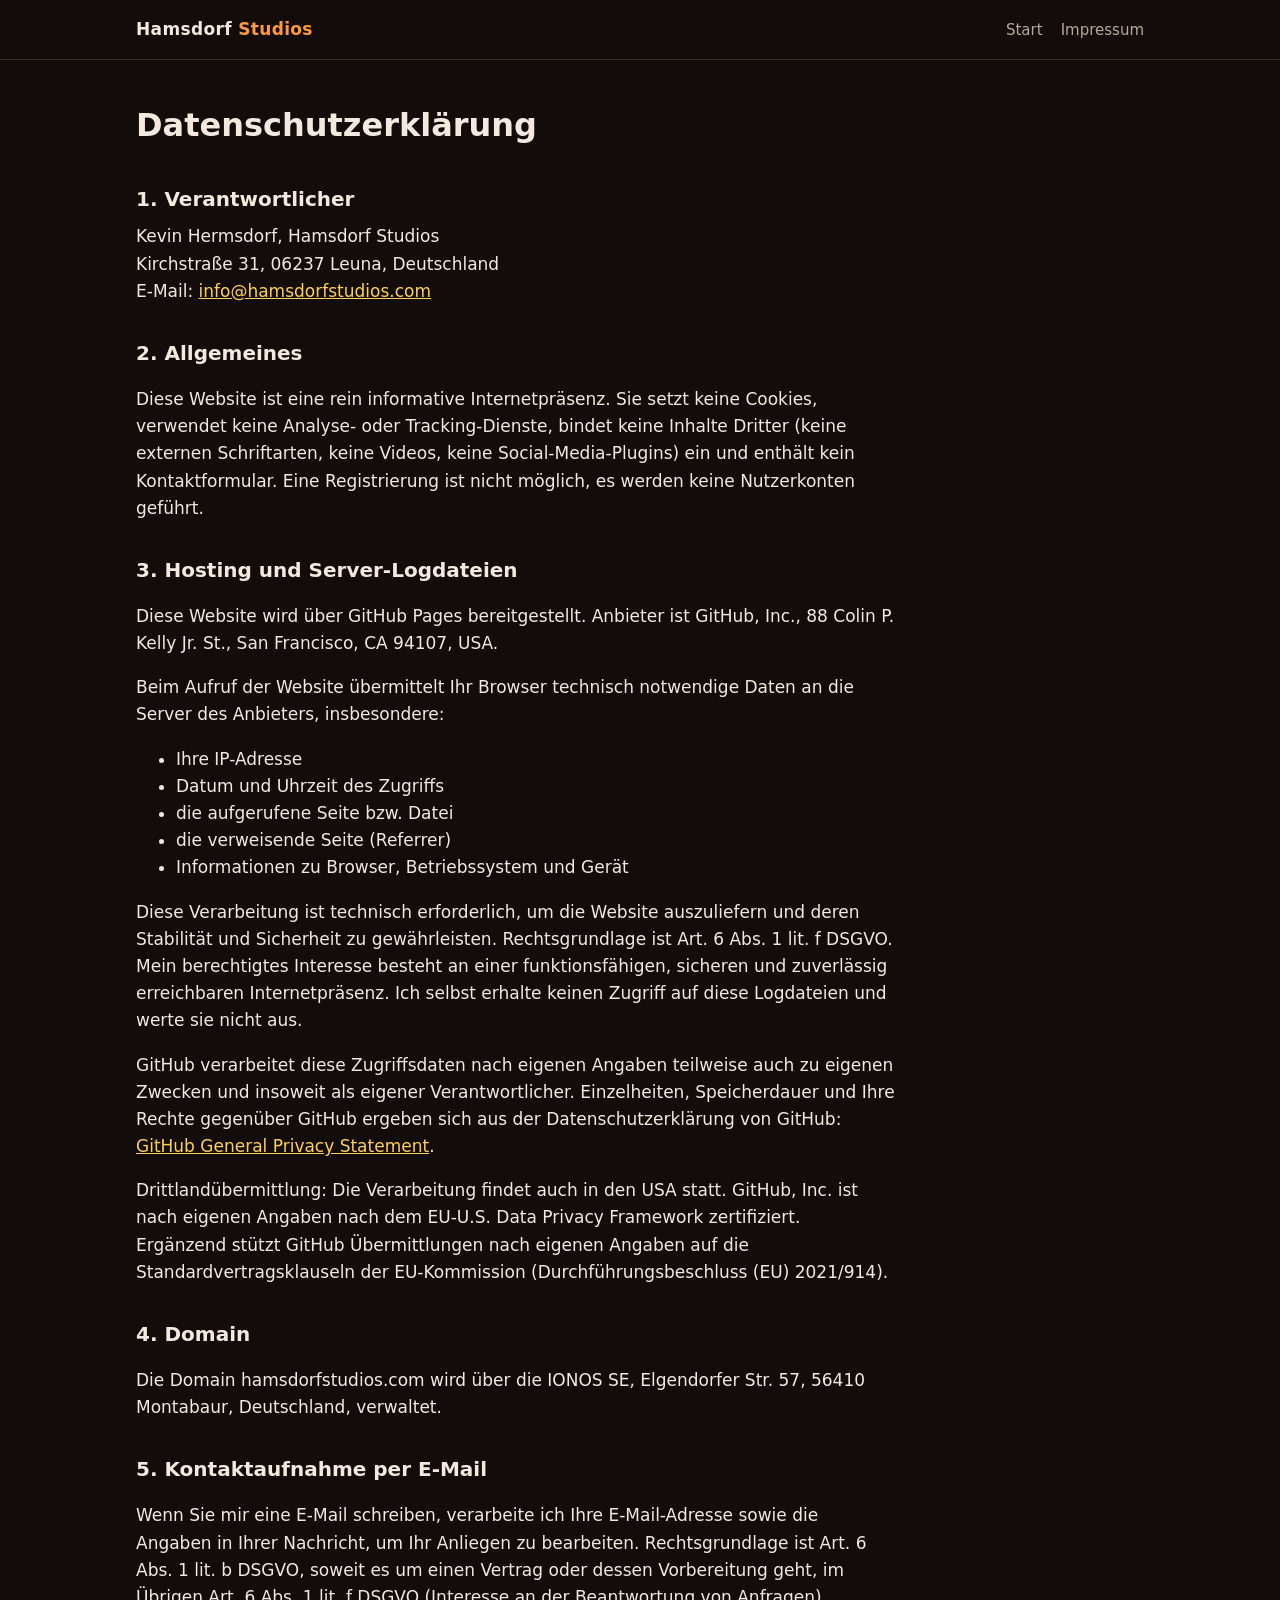
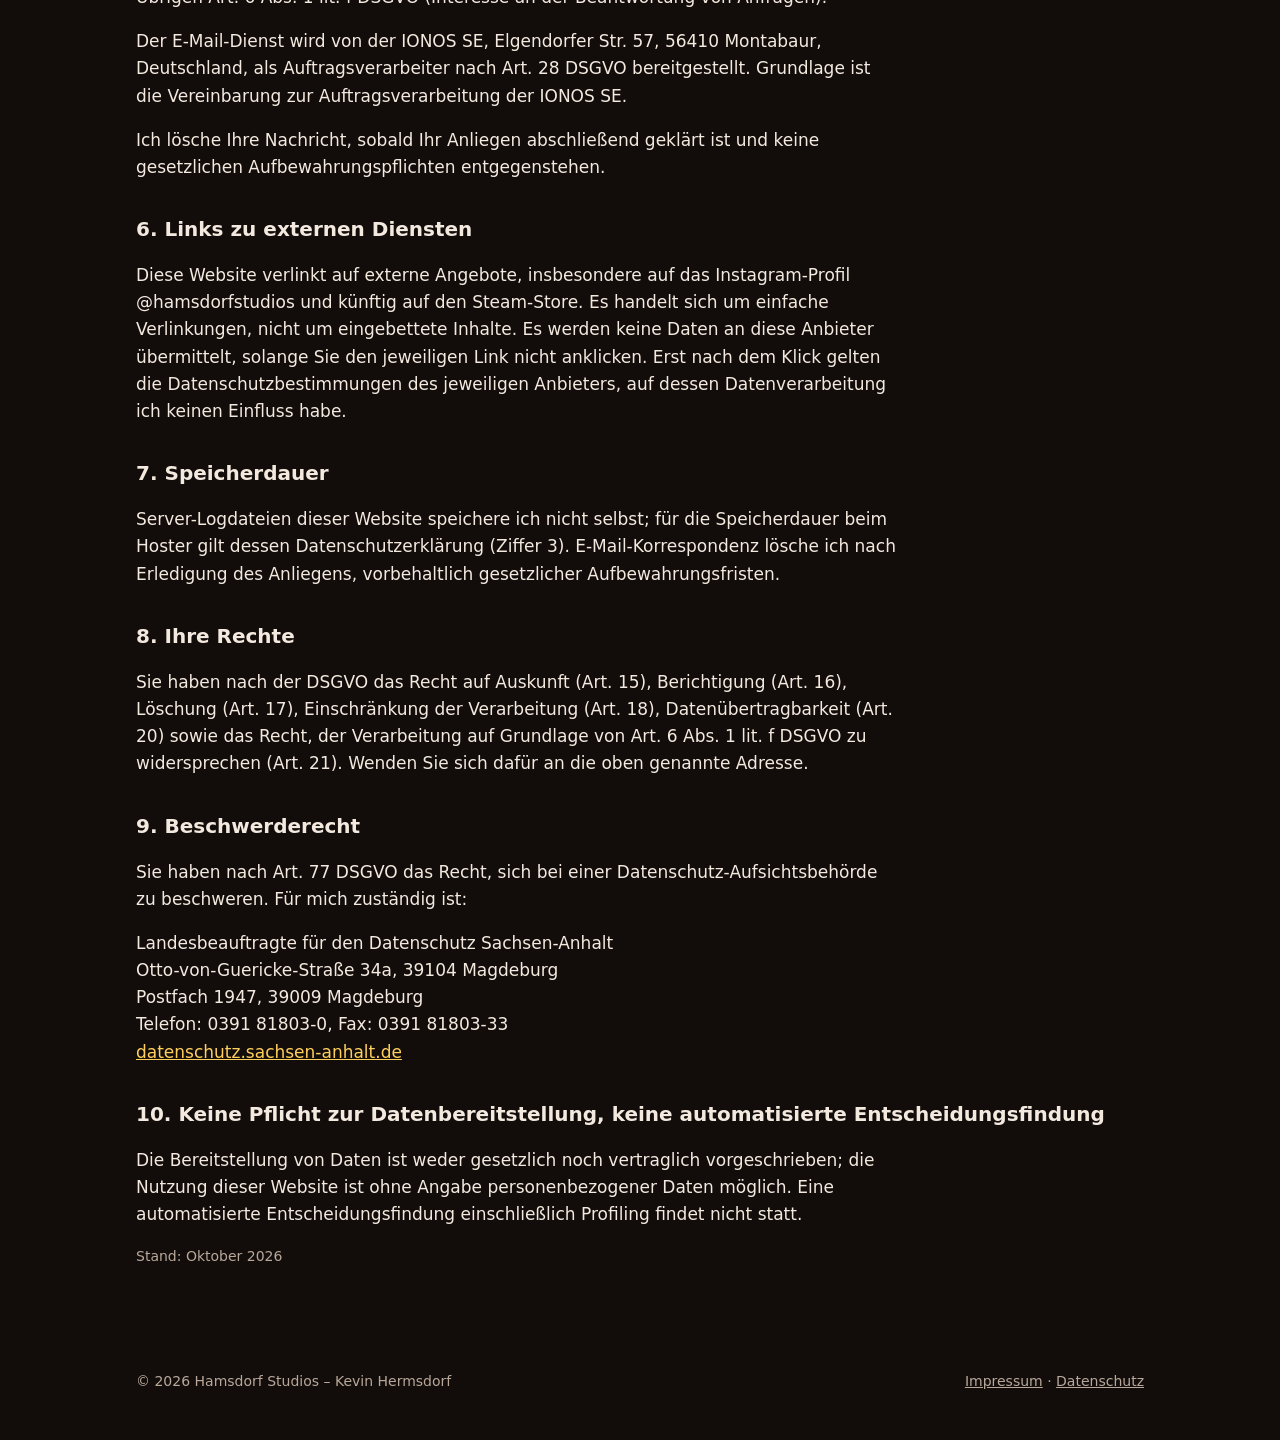
==== datenschutz.html @ 9c119175 "Initial site: landing page, Impressum, Datenschutz" ====
<!doctype html>
<html lang="de">
<head>
  <meta charset="utf-8">
  <meta name="viewport" content="width=device-width, initial-scale=1">
  <title>Datenschutz – Hamsdorf Studios</title>
  <meta name="robots" content="noindex">
  <link rel="icon" href="favicon.svg" type="image/svg+xml">
  <link rel="stylesheet" href="style.css">
</head>
<body>
  <header class="site">
    <div class="wrap">
      <a class="brand" href="./">Hamsdorf <span>Studios</span></a>
      <nav><a href="./">Start</a><a href="impressum.html">Impressum</a></nav>
    </div>
  </header>

  <main class="legal">
    <div class="wrap">
      <h1>Datenschutzerklärung</h1>

      <h2>1. Verantwortlicher</h2>
      <address>
        Kevin Hermsdorf, Hamsdorf Studios<br>
        Kirchstraße 31, 06237 Leuna, Deutschland<br>
        E-Mail: <a href="mailto:info@hamsdorfstudios.com">info@hamsdorfstudios.com</a>
      </address>

      <h2>2. Allgemeines</h2>
      <p>Diese Website ist eine rein informative Internetpräsenz. Sie setzt keine Cookies, verwendet keine Analyse- oder Tracking-Dienste, bindet keine Inhalte Dritter (keine externen Schriftarten, keine Videos, keine Social-Media-Plugins) ein und enthält kein Kontaktformular. Eine Registrierung ist nicht möglich, es werden keine Nutzerkonten geführt.</p>

      <h2>3. Hosting und Server-Logdateien</h2>
      <p>Diese Website wird über GitHub Pages bereitgestellt. Anbieter ist GitHub, Inc., 88 Colin P. Kelly Jr. St., San Francisco, CA 94107, USA.</p>
      <p>Beim Aufruf der Website übermittelt Ihr Browser technisch notwendige Daten an die Server des Anbieters, insbesondere:</p>
      <ul>
        <li>Ihre IP-Adresse</li>
        <li>Datum und Uhrzeit des Zugriffs</li>
        <li>die aufgerufene Seite bzw. Datei</li>
        <li>die verweisende Seite (Referrer)</li>
        <li>Informationen zu Browser, Betriebssystem und Gerät</li>
      </ul>
      <p>Diese Verarbeitung ist technisch erforderlich, um die Website auszuliefern und deren Stabilität und Sicherheit zu gewährleisten. Rechtsgrundlage ist Art. 6 Abs. 1 lit. f DSGVO. Mein berechtigtes Interesse besteht an einer funktionsfähigen, sicheren und zuverlässig erreichbaren Internetpräsenz. Ich selbst erhalte keinen Zugriff auf diese Logdateien und werte sie nicht aus.</p>
      <p>GitHub verarbeitet diese Zugriffsdaten nach eigenen Angaben teilweise auch zu eigenen Zwecken und insoweit als eigener Verantwortlicher. Einzelheiten, Speicherdauer und Ihre Rechte gegenüber GitHub ergeben sich aus der Datenschutzerklärung von GitHub: <a href="https://docs.github.com/en/site-policy/privacy-policies/github-general-privacy-statement" rel="noopener">GitHub General Privacy Statement</a>.</p>
      <p>Drittlandübermittlung: Die Verarbeitung findet auch in den USA statt. GitHub, Inc. ist nach eigenen Angaben nach dem EU-U.S. Data Privacy Framework zertifiziert. Ergänzend stützt GitHub Übermittlungen nach eigenen Angaben auf die Standardvertragsklauseln der EU-Kommission (Durchführungsbeschluss (EU) 2021/914).</p>

      <h2>4. Domain</h2>
      <p>Die Domain hamsdorfstudios.com wird über die IONOS SE, Elgendorfer Str. 57, 56410 Montabaur, Deutschland, verwaltet.</p>

      <h2>5. Kontaktaufnahme per E-Mail</h2>
      <p>Wenn Sie mir eine E-Mail schreiben, verarbeite ich Ihre E-Mail-Adresse sowie die Angaben in Ihrer Nachricht, um Ihr Anliegen zu bearbeiten. Rechtsgrundlage ist Art. 6 Abs. 1 lit. b DSGVO, soweit es um einen Vertrag oder dessen Vorbereitung geht, im Übrigen Art. 6 Abs. 1 lit. f DSGVO (Interesse an der Beantwortung von Anfragen).</p>
      <p>Der E-Mail-Dienst wird von der IONOS SE, Elgendorfer Str. 57, 56410 Montabaur, Deutschland, als Auftragsverarbeiter nach Art. 28 DSGVO bereitgestellt. Grundlage ist die Vereinbarung zur Auftragsverarbeitung der IONOS SE.</p>
      <p>Ich lösche Ihre Nachricht, sobald Ihr Anliegen abschließend geklärt ist und keine gesetzlichen Aufbewahrungspflichten entgegenstehen.</p>

      <h2>6. Links zu externen Diensten</h2>
      <p>Diese Website verlinkt auf externe Angebote, insbesondere auf das Instagram-Profil @hamsdorfstudios und künftig auf den Steam-Store. Es handelt sich um einfache Verlinkungen, nicht um eingebettete Inhalte. Es werden keine Daten an diese Anbieter übermittelt, solange Sie den jeweiligen Link nicht anklicken. Erst nach dem Klick gelten die Datenschutzbestimmungen des jeweiligen Anbieters, auf dessen Datenverarbeitung ich keinen Einfluss habe.</p>

      <h2>7. Speicherdauer</h2>
      <p>Server-Logdateien dieser Website speichere ich nicht selbst; für die Speicherdauer beim Hoster gilt dessen Datenschutzerklärung (Ziffer 3). E-Mail-Korrespondenz lösche ich nach Erledigung des Anliegens, vorbehaltlich gesetzlicher Aufbewahrungsfristen.</p>

      <h2>8. Ihre Rechte</h2>
      <p>Sie haben nach der DSGVO das Recht auf Auskunft (Art. 15), Berichtigung (Art. 16), Löschung (Art. 17), Einschränkung der Verarbeitung (Art. 18), Datenübertragbarkeit (Art. 20) sowie das Recht, der Verarbeitung auf Grundlage von Art. 6 Abs. 1 lit. f DSGVO zu widersprechen (Art. 21). Wenden Sie sich dafür an die oben genannte Adresse.</p>

      <h2>9. Beschwerderecht</h2>
      <p>Sie haben nach Art. 77 DSGVO das Recht, sich bei einer Datenschutz-Aufsichtsbehörde zu beschweren. Für mich zuständig ist:</p>
      <address>
        Landesbeauftragte für den Datenschutz Sachsen-Anhalt<br>
        Otto-von-Guericke-Straße 34a, 39104 Magdeburg<br>
        Postfach 1947, 39009 Magdeburg<br>
        Telefon: 0391 81803-0, Fax: 0391 81803-33<br>
        <a href="https://datenschutz.sachsen-anhalt.de" rel="noopener">datenschutz.sachsen-anhalt.de</a>
      </address>

      <h2>10. Keine Pflicht zur Datenbereitstellung, keine automatisierte Entscheidungsfindung</h2>
      <p>Die Bereitstellung von Daten ist weder gesetzlich noch vertraglich vorgeschrieben; die Nutzung dieser Website ist ohne Angabe personenbezogener Daten möglich. Eine automatisierte Entscheidungsfindung einschließlich Profiling findet nicht statt.</p>

      <p class="lang">Stand: Oktober 2026</p>
    </div>
  </main>

  <footer class="site">
    <div class="wrap">
      <span>© 2026 Hamsdorf Studios – Kevin Hermsdorf</span>
      <span><a href="impressum.html">Impressum</a> · <a href="datenschutz.html">Datenschutz</a></span>
    </div>
  </footer>
</body>
</html>
---- style.css ----
:root {
  --bg: #120d0b;
  --bg-2: #1c1411;
  --text: #f3e9df;
  --muted: #b9a89a;
  --accent: #ff9a3c;
  --accent-2: #ffcf5c;
  --line: #3a2a22;
  --max: 1040px;
}

* { box-sizing: border-box; }

html { -webkit-text-size-adjust: 100%; }

body {
  margin: 0;
  background: var(--bg);
  color: var(--text);
  font-family: system-ui, -apple-system, "Segoe UI", Roboto, "Helvetica Neue", Arial, sans-serif;
  font-size: 17px;
  line-height: 1.6;
}

a { color: var(--accent-2); }
a:hover { color: var(--accent); }

.wrap { max-width: var(--max); margin: 0 auto; padding: 0 16px; }

header.site {
  border-bottom: 1px solid var(--line);
}
header.site .wrap {
  display: flex; align-items: center; justify-content: space-between;
  gap: 16px; padding-top: 16px; padding-bottom: 16px;
}
.brand { font-weight: 700; letter-spacing: .02em; color: var(--text); text-decoration: none; }
.brand span { color: var(--accent); }
nav a { color: var(--muted); text-decoration: none; margin-left: 18px; font-size: 15px; }
nav a:hover { color: var(--text); }

.hero {
  position: relative;
  min-height: 62vh;
  display: flex; align-items: flex-end;
  background: linear-gradient(180deg, rgba(18,13,11,.15) 0%, rgba(18,13,11,.55) 55%, var(--bg) 100%),
              url("img/camp-campfire.jpg") center / cover no-repeat;
}
.hero .wrap { width: 100%; padding-top: 96px; padding-bottom: 40px; }
.eyebrow { color: var(--accent-2); text-transform: uppercase; letter-spacing: .14em; font-size: 13px; font-weight: 600; margin: 0 0 8px; }
.hero h1 { font-size: clamp(36px, 7vw, 68px); line-height: 1.05; margin: 0 0 12px; }
.hero p.tag { font-size: clamp(18px, 2.6vw, 22px); color: var(--text); max-width: 640px; margin: 0 0 20px; }
.badges { display: flex; flex-wrap: wrap; gap: 8px; margin: 0; padding: 0; list-style: none; }
.badges li { border: 1px solid var(--line); background: rgba(28,20,17,.8); border-radius: 999px; padding: 4px 12px; font-size: 14px; color: var(--muted); }

section { padding: 56px 0; border-bottom: 1px solid var(--line); }
section h2 { font-size: 28px; margin: 0 0 16px; }
section p { max-width: 720px; }

.features { display: grid; grid-template-columns: repeat(auto-fit, minmax(220px, 1fr)); gap: 16px; margin-top: 24px; }
.feature { background: var(--bg-2); border: 1px solid var(--line); border-radius: 10px; padding: 18px; }
.feature h3 { margin: 0 0 6px; font-size: 17px; color: var(--accent-2); }
.feature p { margin: 0; color: var(--muted); font-size: 15px; }

.gallery { display: grid; grid-template-columns: repeat(auto-fit, minmax(280px, 1fr)); gap: 12px; margin-top: 24px; }
.gallery figure { margin: 0; }
.gallery img { width: 100%; height: auto; display: block; border-radius: 8px; border: 1px solid var(--line); }
.gallery figcaption { color: var(--muted); font-size: 14px; margin-top: 6px; }
.note { color: var(--muted); font-size: 14px; }

.contact a.mail { font-size: 20px; }

footer.site { padding: 32px 0 48px; color: var(--muted); font-size: 14px; }
footer.site .wrap { display: flex; flex-wrap: wrap; gap: 8px 24px; justify-content: space-between; }
footer.site a { color: var(--muted); }

/* Rechtstexte */
.legal { padding: 40px 0 56px; }
.legal h1 { font-size: 32px; margin: 0 0 24px; }
.legal h2 { font-size: 20px; margin: 32px 0 8px; }
.legal p, .legal ul, .legal address { max-width: 760px; }
.legal address { font-style: normal; }
.legal .lang { color: var(--muted); font-size: 14px; }

@media (max-width: 560px) {
  nav a { margin-left: 12px; }
  section { padding: 40px 0; }
}
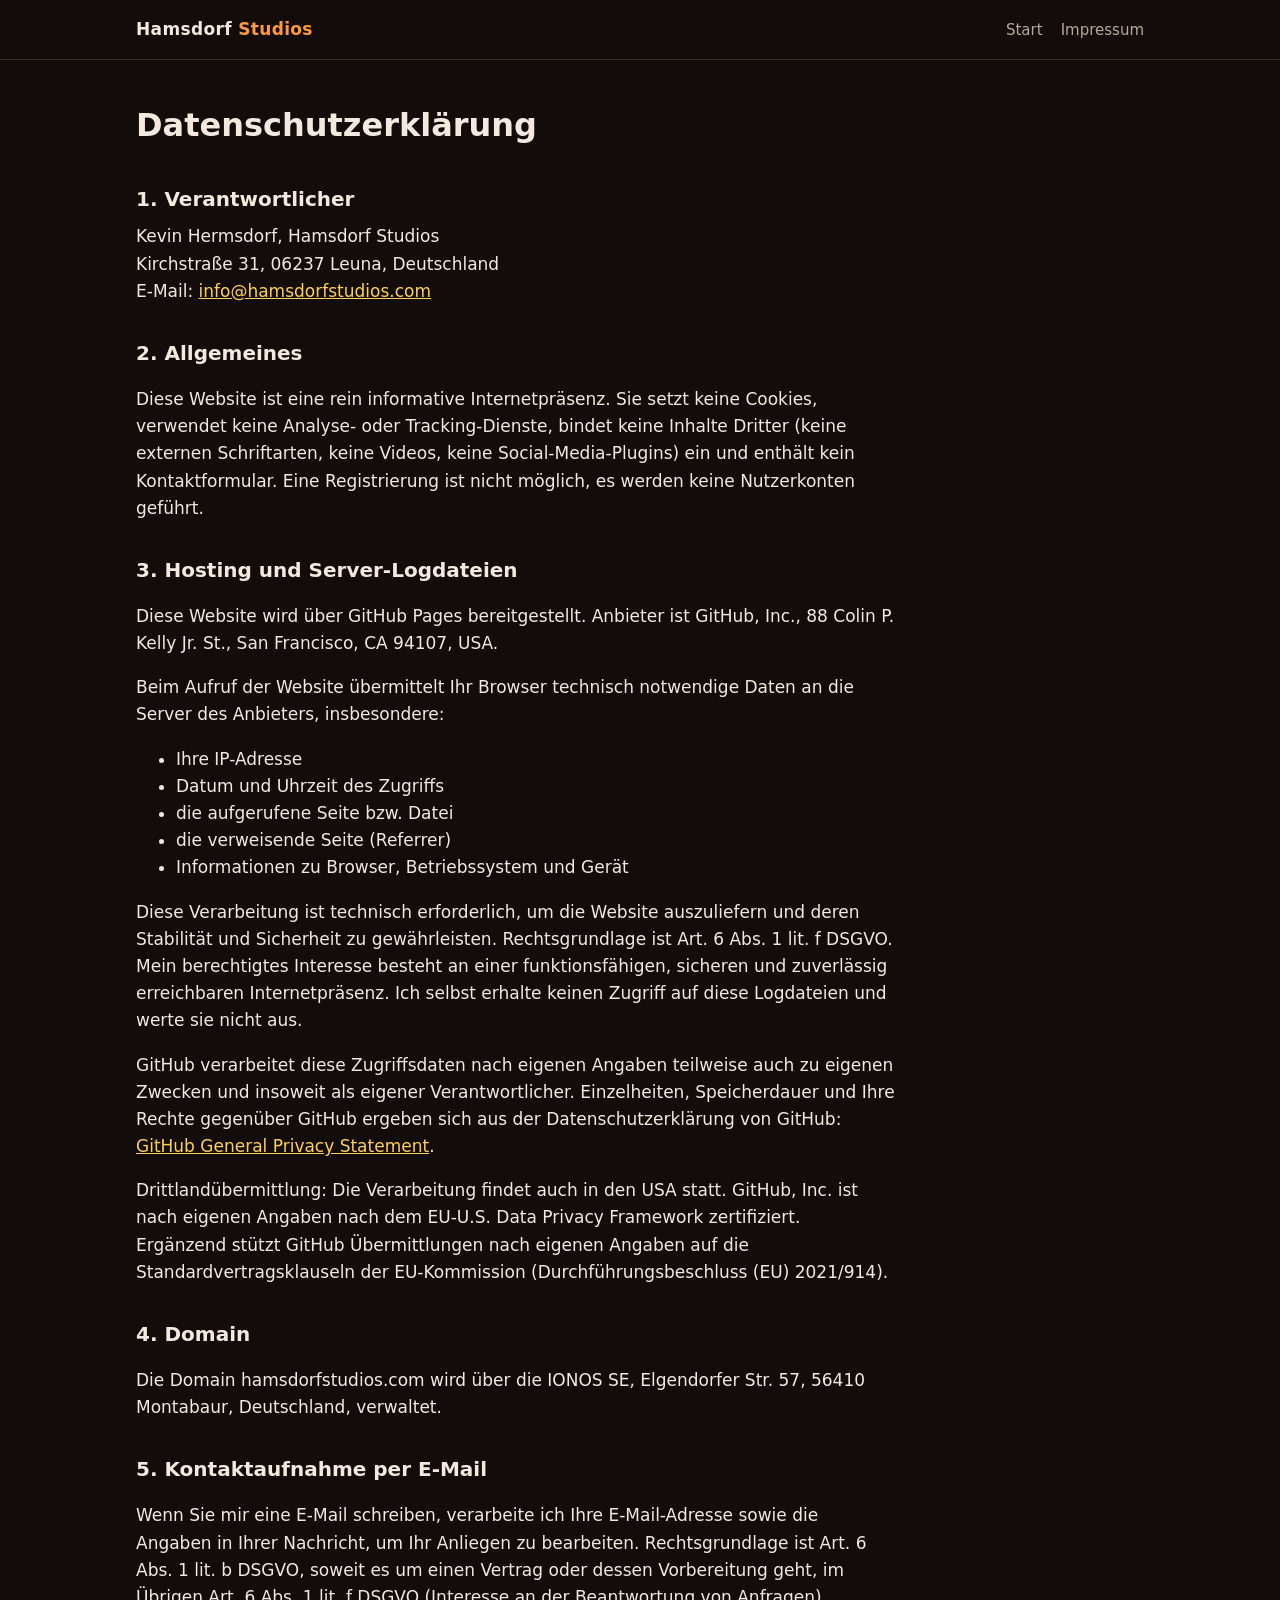
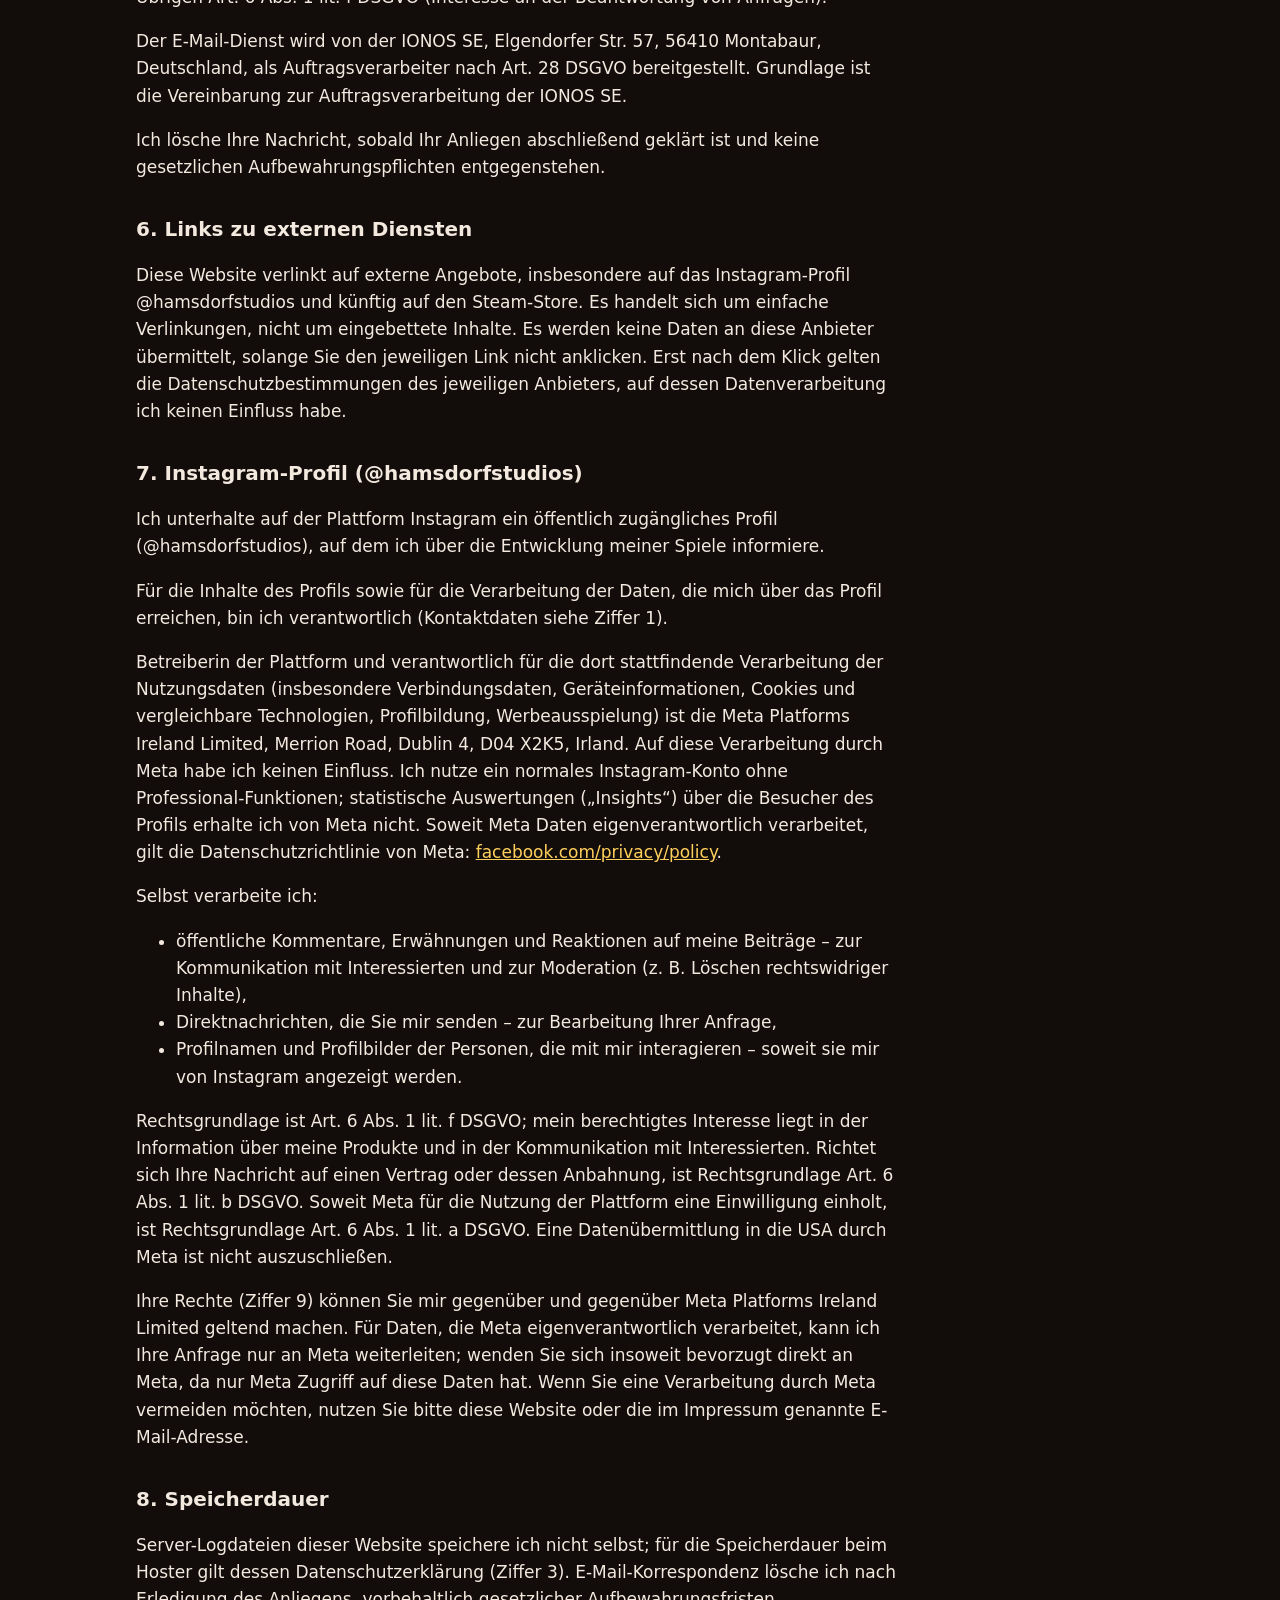
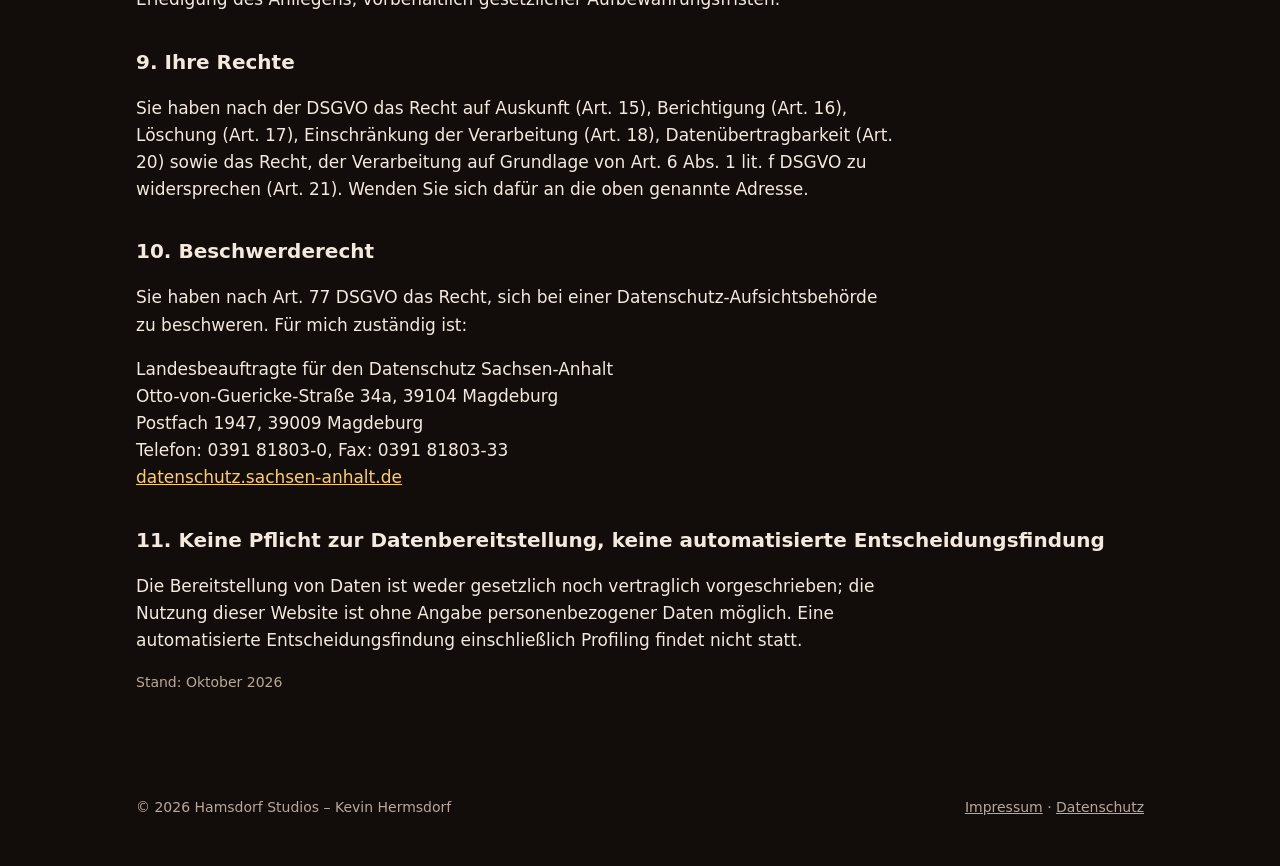
==== commit 2b57c630: "Datenschutz: Abschnitt Instagram-Profil" ====
--- a/datenschutz.html
+++ b/datenschutz.html
@@ -55,13 +55,26 @@
       <h2>6. Links zu externen Diensten</h2>
       <p>Diese Website verlinkt auf externe Angebote, insbesondere auf das Instagram-Profil @hamsdorfstudios und künftig auf den Steam-Store. Es handelt sich um einfache Verlinkungen, nicht um eingebettete Inhalte. Es werden keine Daten an diese Anbieter übermittelt, solange Sie den jeweiligen Link nicht anklicken. Erst nach dem Klick gelten die Datenschutzbestimmungen des jeweiligen Anbieters, auf dessen Datenverarbeitung ich keinen Einfluss habe.</p>
 
-      <h2>7. Speicherdauer</h2>
+      <h2>7. Instagram-Profil (@hamsdorfstudios)</h2>
+      <p>Ich unterhalte auf der Plattform Instagram ein öffentlich zugängliches Profil (@hamsdorfstudios), auf dem ich über die Entwicklung meiner Spiele informiere.</p>
+      <p>Für die Inhalte des Profils sowie für die Verarbeitung der Daten, die mich über das Profil erreichen, bin ich verantwortlich (Kontaktdaten siehe Ziffer 1).</p>
+      <p>Betreiberin der Plattform und verantwortlich für die dort stattfindende Verarbeitung der Nutzungsdaten (insbesondere Verbindungsdaten, Geräteinformationen, Cookies und vergleichbare Technologien, Profilbildung, Werbeausspielung) ist die Meta Platforms Ireland Limited, Merrion Road, Dublin 4, D04 X2K5, Irland. Auf diese Verarbeitung durch Meta habe ich keinen Einfluss. Ich nutze ein normales Instagram-Konto ohne Professional-Funktionen; statistische Auswertungen („Insights“) über die Besucher des Profils erhalte ich von Meta nicht. Soweit Meta Daten eigenverantwortlich verarbeitet, gilt die Datenschutzrichtlinie von Meta: <a href="https://www.facebook.com/privacy/policy/" rel="noopener">facebook.com/privacy/policy</a>.</p>
+      <p>Selbst verarbeite ich:</p>
+      <ul>
+        <li>öffentliche Kommentare, Erwähnungen und Reaktionen auf meine Beiträge – zur Kommunikation mit Interessierten und zur Moderation (z. B. Löschen rechtswidriger Inhalte),</li>
+        <li>Direktnachrichten, die Sie mir senden – zur Bearbeitung Ihrer Anfrage,</li>
+        <li>Profilnamen und Profilbilder der Personen, die mit mir interagieren – soweit sie mir von Instagram angezeigt werden.</li>
+      </ul>
+      <p>Rechtsgrundlage ist Art. 6 Abs. 1 lit. f DSGVO; mein berechtigtes Interesse liegt in der Information über meine Produkte und in der Kommunikation mit Interessierten. Richtet sich Ihre Nachricht auf einen Vertrag oder dessen Anbahnung, ist Rechtsgrundlage Art. 6 Abs. 1 lit. b DSGVO. Soweit Meta für die Nutzung der Plattform eine Einwilligung einholt, ist Rechtsgrundlage Art. 6 Abs. 1 lit. a DSGVO. Eine Datenübermittlung in die USA durch Meta ist nicht auszuschließen.</p>
+      <p>Ihre Rechte (Ziffer 9) können Sie mir gegenüber und gegenüber Meta Platforms Ireland Limited geltend machen. Für Daten, die Meta eigenverantwortlich verarbeitet, kann ich Ihre Anfrage nur an Meta weiterleiten; wenden Sie sich insoweit bevorzugt direkt an Meta, da nur Meta Zugriff auf diese Daten hat. Wenn Sie eine Verarbeitung durch Meta vermeiden möchten, nutzen Sie bitte diese Website oder die im Impressum genannte E-Mail-Adresse.</p>
+
+      <h2>8. Speicherdauer</h2>
       <p>Server-Logdateien dieser Website speichere ich nicht selbst; für die Speicherdauer beim Hoster gilt dessen Datenschutzerklärung (Ziffer 3). E-Mail-Korrespondenz lösche ich nach Erledigung des Anliegens, vorbehaltlich gesetzlicher Aufbewahrungsfristen.</p>
 
-      <h2>8. Ihre Rechte</h2>
+      <h2>9. Ihre Rechte</h2>
       <p>Sie haben nach der DSGVO das Recht auf Auskunft (Art. 15), Berichtigung (Art. 16), Löschung (Art. 17), Einschränkung der Verarbeitung (Art. 18), Datenübertragbarkeit (Art. 20) sowie das Recht, der Verarbeitung auf Grundlage von Art. 6 Abs. 1 lit. f DSGVO zu widersprechen (Art. 21). Wenden Sie sich dafür an die oben genannte Adresse.</p>
 
-      <h2>9. Beschwerderecht</h2>
+      <h2>10. Beschwerderecht</h2>
       <p>Sie haben nach Art. 77 DSGVO das Recht, sich bei einer Datenschutz-Aufsichtsbehörde zu beschweren. Für mich zuständig ist:</p>
       <address>
         Landesbeauftragte für den Datenschutz Sachsen-Anhalt<br>
@@ -71,7 +84,7 @@
         <a href="https://datenschutz.sachsen-anhalt.de" rel="noopener">datenschutz.sachsen-anhalt.de</a>
       </address>
 
-      <h2>10. Keine Pflicht zur Datenbereitstellung, keine automatisierte Entscheidungsfindung</h2>
+      <h2>11. Keine Pflicht zur Datenbereitstellung, keine automatisierte Entscheidungsfindung</h2>
       <p>Die Bereitstellung von Daten ist weder gesetzlich noch vertraglich vorgeschrieben; die Nutzung dieser Website ist ohne Angabe personenbezogener Daten möglich. Eine automatisierte Entscheidungsfindung einschließlich Profiling findet nicht statt.</p>
 
       <p class="lang">Stand: Oktober 2026</p>
